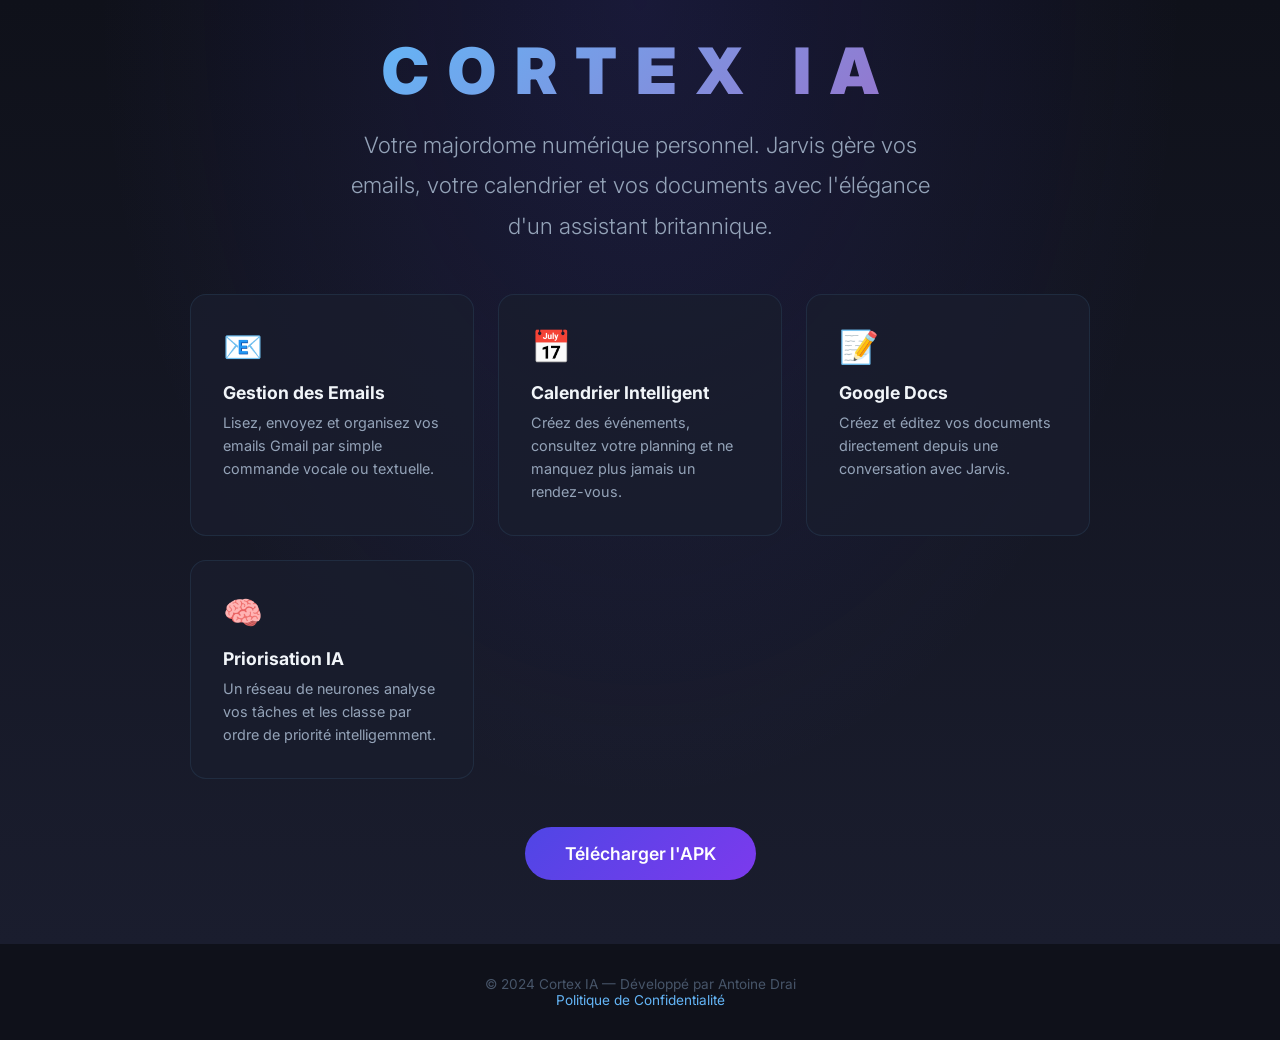
==== docs/index.html @ 42d1279b "Add files via upload" ====
<!DOCTYPE html>
<html lang="fr">
<head>
    <meta charset="UTF-8">
    <meta name="viewport" content="width=device-width, initial-scale=1.0">
    <title>Cortex IA — Votre Assistant Intelligent</title>
    <meta name="description" content="Cortex IA est un assistant personnel alimenté par l'intelligence artificielle qui gère vos emails, votre calendrier et vos documents Google Docs.">
    <link rel="preconnect" href="https://fonts.googleapis.com">
    <link href="https://fonts.googleapis.com/css2?family=Inter:wght@300;400;500;600;700;800;900&display=swap" rel="stylesheet">
    <style>
        * { margin: 0; padding: 0; box-sizing: border-box; }
        body {
            font-family: 'Inter', sans-serif;
            background: #0F111A;
            color: #E2E8F0;
            min-height: 100vh;
            overflow-x: hidden;
        }
        .hero {
            min-height: 100vh;
            display: flex;
            flex-direction: column;
            align-items: center;
            justify-content: center;
            text-align: center;
            padding: 2rem;
            background: radial-gradient(ellipse at 50% 0%, rgba(79, 70, 229, 0.15) 0%, transparent 60%),
                        linear-gradient(180deg, #0F111A 0%, #1A1D2E 100%);
        }
        .logo {
            font-size: 4rem;
            font-weight: 900;
            letter-spacing: 0.3em;
            background: linear-gradient(135deg, #64B5F6, #9575CD);
            -webkit-background-clip: text;
            -webkit-text-fill-color: transparent;
            margin-bottom: 1rem;
        }
        .tagline {
            font-size: 1.4rem;
            font-weight: 300;
            color: #94A3B8;
            max-width: 600px;
            line-height: 1.8;
            margin-bottom: 3rem;
        }
        .features {
            display: grid;
            grid-template-columns: repeat(auto-fit, minmax(250px, 1fr));
            gap: 1.5rem;
            max-width: 900px;
            width: 100%;
            margin-bottom: 3rem;
        }
        .feature-card {
            background: rgba(26, 29, 46, 0.8);
            border: 1px solid rgba(100, 181, 246, 0.1);
            border-radius: 16px;
            padding: 2rem;
            text-align: left;
            transition: transform 0.3s, border-color 0.3s;
        }
        .feature-card:hover {
            transform: translateY(-4px);
            border-color: rgba(100, 181, 246, 0.3);
        }
        .feature-icon { font-size: 2rem; margin-bottom: 1rem; }
        .feature-title { font-size: 1.1rem; font-weight: 700; margin-bottom: 0.5rem; color: #F1F5F9; }
        .feature-desc { font-size: 0.9rem; color: #94A3B8; line-height: 1.6; }
        .cta {
            display: inline-block;
            padding: 1rem 2.5rem;
            background: linear-gradient(135deg, #4F46E5, #7C3AED);
            color: white;
            text-decoration: none;
            border-radius: 50px;
            font-weight: 600;
            font-size: 1.1rem;
            transition: transform 0.2s, box-shadow 0.2s;
            margin-bottom: 2rem;
        }
        .cta:hover {
            transform: scale(1.05);
            box-shadow: 0 10px 40px rgba(79, 70, 229, 0.3);
        }
        .footer {
            text-align: center;
            padding: 2rem;
            color: #475569;
            font-size: 0.85rem;
        }
        .footer a { color: #64B5F6; text-decoration: none; }
        .footer a:hover { text-decoration: underline; }
    </style>
</head>
<body>
    <div class="hero">
        <div class="logo">CORTEX IA</div>
        <p class="tagline">
            Votre majordome numérique personnel. Jarvis gère vos emails, votre calendrier 
            et vos documents avec l'élégance d'un assistant britannique.
        </p>
        <div class="features">
            <div class="feature-card">
                <div class="feature-icon">📧</div>
                <div class="feature-title">Gestion des Emails</div>
                <div class="feature-desc">Lisez, envoyez et organisez vos emails Gmail par simple commande vocale ou textuelle.</div>
            </div>
            <div class="feature-card">
                <div class="feature-icon">📅</div>
                <div class="feature-title">Calendrier Intelligent</div>
                <div class="feature-desc">Créez des événements, consultez votre planning et ne manquez plus jamais un rendez-vous.</div>
            </div>
            <div class="feature-card">
                <div class="feature-icon">📝</div>
                <div class="feature-title">Google Docs</div>
                <div class="feature-desc">Créez et éditez vos documents directement depuis une conversation avec Jarvis.</div>
            </div>
            <div class="feature-card">
                <div class="feature-icon">🧠</div>
                <div class="feature-title">Priorisation IA</div>
                <div class="feature-desc">Un réseau de neurones analyse vos tâches et les classe par ordre de priorité intelligemment.</div>
            </div>
        </div>
        <a href="https://github.com/antmusic/CortexAI/releases" class="cta">Télécharger l'APK</a>
    </div>
    <div class="footer">
        <p>© 2024 Cortex IA — Développé par Antoine Drai</p>
        <p><a href="privacy.html">Politique de Confidentialité</a></p>
    </div>
</body>
</html>
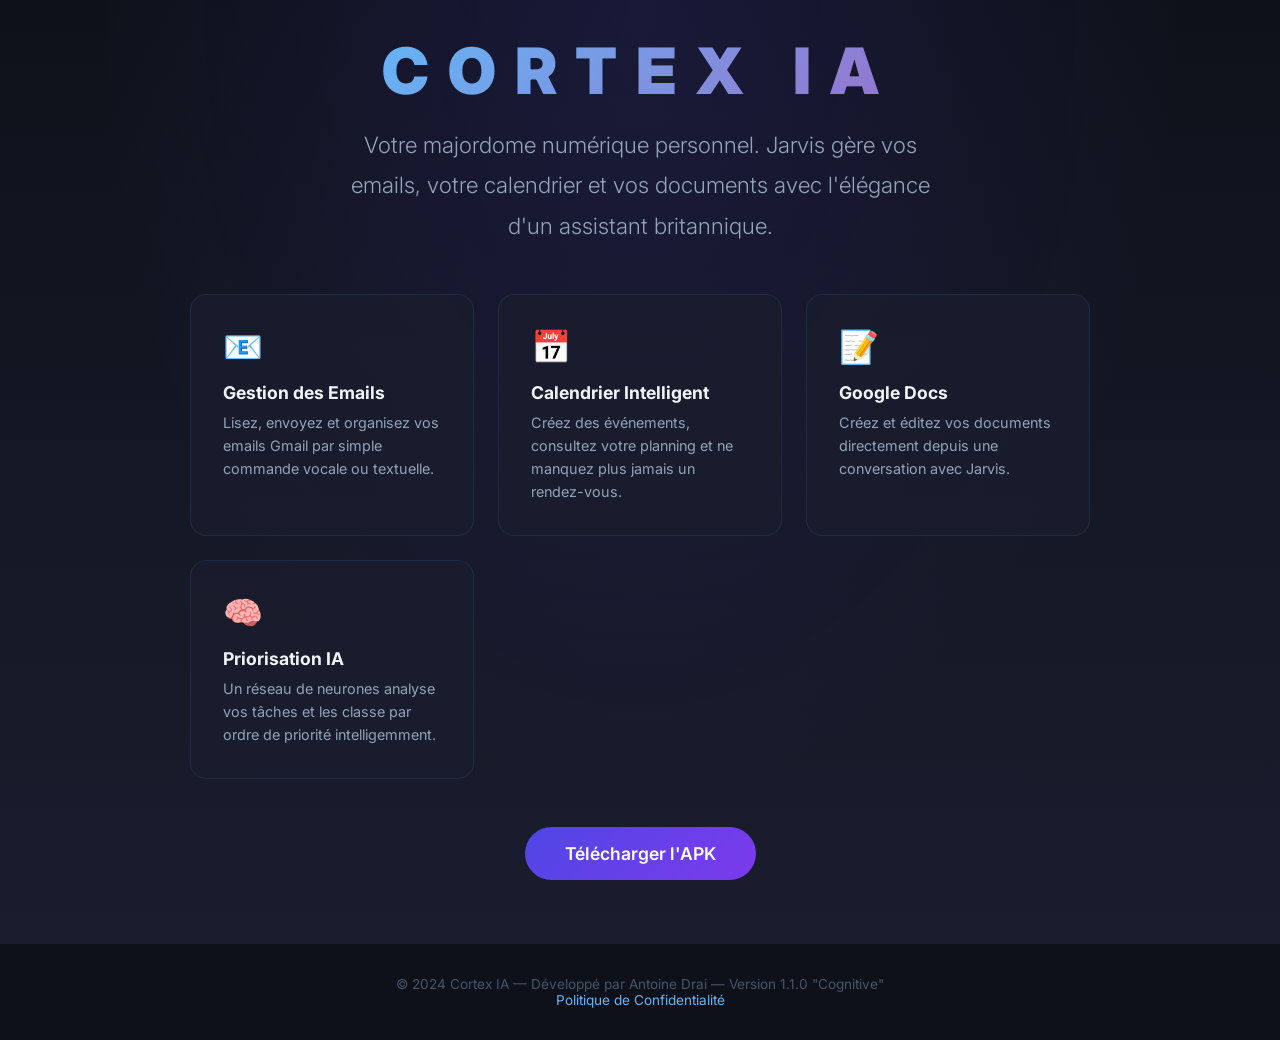
==== commit 38ee5477: "Add files via upload" ====
--- a/docs/index.html
+++ b/docs/index.html
@@ -125,7 +125,7 @@
         <a href="https://github.com/antmusic/CortexAI/releases" class="cta">Télécharger l'APK</a>
     </div>
     <div class="footer">
-        <p>© 2024 Cortex IA — Développé par Antoine Drai</p>
+        <p>© 2024 Cortex IA — Développé par Antoine Drai — Version 1.1.0 "Cognitive"</p>
         <p><a href="privacy.html">Politique de Confidentialité</a></p>
     </div>
 </body>
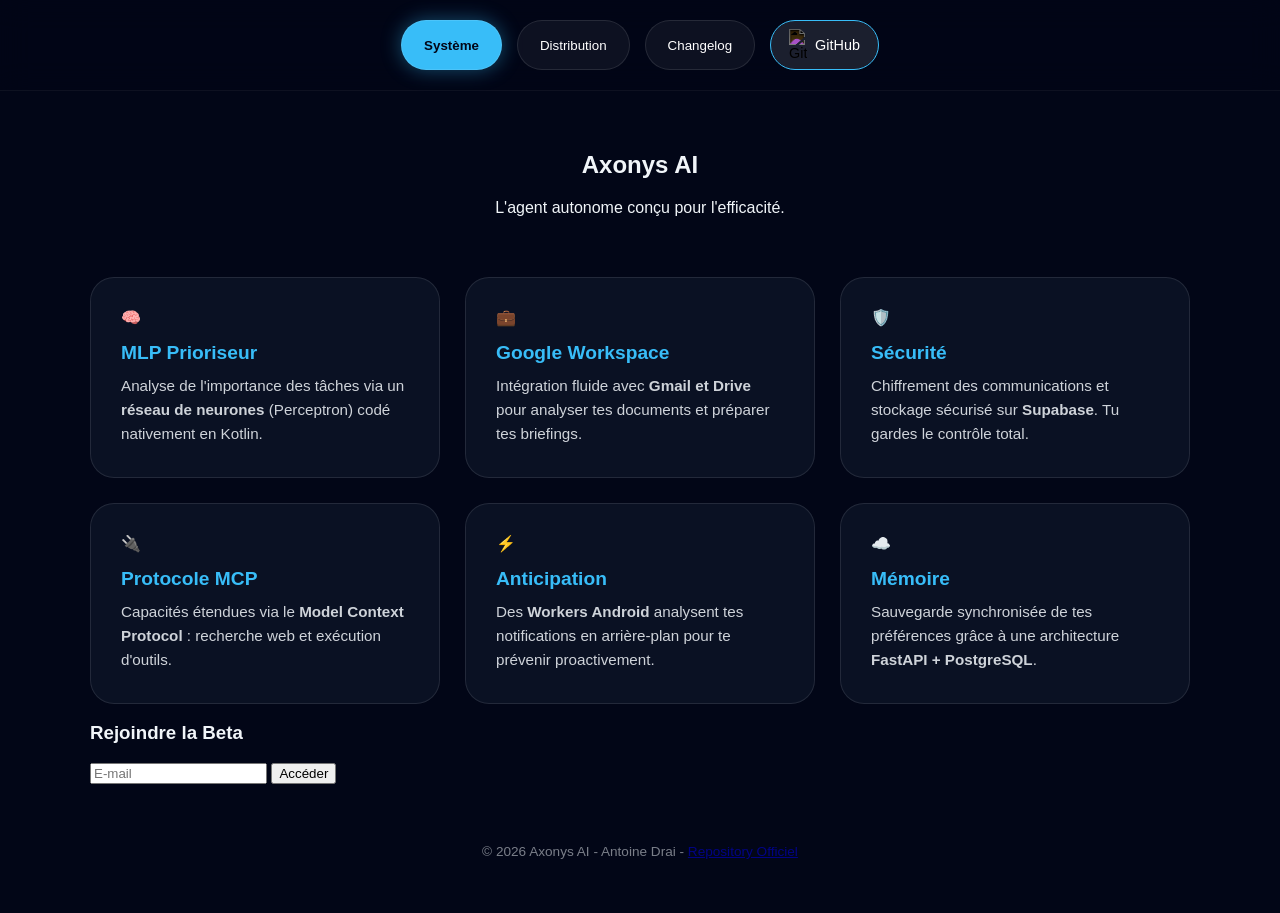
==== commit f6bd00c8: "Add files via upload" ====
--- a/docs/index.html
+++ b/docs/index.html
@@ -3,130 +3,130 @@
 <head>
     <meta charset="UTF-8">
     <meta name="viewport" content="width=device-width, initial-scale=1.0">
-    <title>Cortex IA — Votre Assistant Intelligent</title>
-    <meta name="description" content="Cortex IA est un assistant personnel alimenté par l'intelligence artificielle qui gère vos emails, votre calendrier et vos documents Google Docs.">
-    <link rel="preconnect" href="https://fonts.googleapis.com">
-    <link href="https://fonts.googleapis.com/css2?family=Inter:wght@300;400;500;600;700;800;900&display=swap" rel="stylesheet">
-    <style>
-        * { margin: 0; padding: 0; box-sizing: border-box; }
-        body {
-            font-family: 'Inter', sans-serif;
-            background: #0F111A;
-            color: #E2E8F0;
-            min-height: 100vh;
-            overflow-x: hidden;
-        }
-        .hero {
-            min-height: 100vh;
-            display: flex;
-            flex-direction: column;
-            align-items: center;
-            justify-content: center;
-            text-align: center;
-            padding: 2rem;
-            background: radial-gradient(ellipse at 50% 0%, rgba(79, 70, 229, 0.15) 0%, transparent 60%),
-                        linear-gradient(180deg, #0F111A 0%, #1A1D2E 100%);
-        }
-        .logo {
-            font-size: 4rem;
-            font-weight: 900;
-            letter-spacing: 0.3em;
-            background: linear-gradient(135deg, #64B5F6, #9575CD);
-            -webkit-background-clip: text;
-            -webkit-text-fill-color: transparent;
-            margin-bottom: 1rem;
-        }
-        .tagline {
-            font-size: 1.4rem;
-            font-weight: 300;
-            color: #94A3B8;
-            max-width: 600px;
-            line-height: 1.8;
-            margin-bottom: 3rem;
-        }
-        .features {
-            display: grid;
-            grid-template-columns: repeat(auto-fit, minmax(250px, 1fr));
-            gap: 1.5rem;
-            max-width: 900px;
-            width: 100%;
-            margin-bottom: 3rem;
-        }
-        .feature-card {
-            background: rgba(26, 29, 46, 0.8);
-            border: 1px solid rgba(100, 181, 246, 0.1);
-            border-radius: 16px;
-            padding: 2rem;
-            text-align: left;
-            transition: transform 0.3s, border-color 0.3s;
-        }
-        .feature-card:hover {
-            transform: translateY(-4px);
-            border-color: rgba(100, 181, 246, 0.3);
-        }
-        .feature-icon { font-size: 2rem; margin-bottom: 1rem; }
-        .feature-title { font-size: 1.1rem; font-weight: 700; margin-bottom: 0.5rem; color: #F1F5F9; }
-        .feature-desc { font-size: 0.9rem; color: #94A3B8; line-height: 1.6; }
-        .cta {
-            display: inline-block;
-            padding: 1rem 2.5rem;
-            background: linear-gradient(135deg, #4F46E5, #7C3AED);
-            color: white;
-            text-decoration: none;
-            border-radius: 50px;
-            font-weight: 600;
-            font-size: 1.1rem;
-            transition: transform 0.2s, box-shadow 0.2s;
-            margin-bottom: 2rem;
-        }
-        .cta:hover {
-            transform: scale(1.05);
-            box-shadow: 0 10px 40px rgba(79, 70, 229, 0.3);
-        }
-        .footer {
-            text-align: center;
-            padding: 2rem;
-            color: #475569;
-            font-size: 0.85rem;
-        }
-        .footer a { color: #64B5F6; text-decoration: none; }
-        .footer a:hover { text-decoration: underline; }
-    </style>
+    <title>Axonys AI</title>
+    <link rel="stylesheet" href="stylesheet.css">
+	<link rel="icon" type="image/svg+xml" href="favicon.txt">
+	<meta name="google-site-verification" content="JItMdHyM06m0RedKoFdBfNLvHbP4wW1DcB9pfbyWgpI" />
+    <script src="site javascript.js" defer></script>
+    <link href="https://fonts.googleapis.com/css2?family=Plus+Jakarta+Sans:wght@300;400;700&display=swap" rel="stylesheet">
 </head>
 <body>
-    <div class="hero">
-        <div class="logo">CORTEX IA</div>
-        <p class="tagline">
-            Votre majordome numérique personnel. Jarvis gère vos emails, votre calendrier 
-            et vos documents avec l'élégance d'un assistant britannique.
-        </p>
-        <div class="features">
-            <div class="feature-card">
-                <div class="feature-icon">📧</div>
-                <div class="feature-title">Gestion des Emails</div>
-                <div class="feature-desc">Lisez, envoyez et organisez vos emails Gmail par simple commande vocale ou textuelle.</div>
+    <div class="bg-glow"></div>
+
+    <nav class="tab-navigation">
+        <button class="tab-btn active" data-target="home">Système</button>
+        <button class="tab-btn" data-target="pricing">Distribution</button>
+        <button class="tab-btn" data-target="updates">Changelog</button>
+        <a href="https://github.com/adr2801/AxonysAI" target="_blank" class="github-link-btn">
+            <img src="https://cdn-icons-png.flaticon.com/512/25/25231.png" width="18" alt="GitHub"> GitHub
+        </a>
+    </nav>
+
+    <div class="main-wrapper">
+        
+        <section id="home" class="tab-content active">
+            <header class="hero">
+                <h1 class="glitch-text">Axonys <span>AI</span></h1>
+                <p>L'agent autonome conçu pour l'efficacité.</p>
+            </header>
+
+            <section class="features-grid">
+                <div class="feature-card">
+                    <div class="icon">🧠</div>
+                    <h3>MLP Prioriseur</h3>
+                    <p>Analyse de l'importance des tâches via un <strong>réseau de neurones</strong> (Perceptron) codé nativement en Kotlin.</p>
+                </div>
+
+                <div class="feature-card">
+                    <div class="icon">💼</div>
+                    <h3>Google Workspace</h3>
+                    <p>Intégration fluide avec <strong>Gmail et Drive</strong> pour analyser tes documents et préparer tes briefings.</p>
+                </div>
+
+                <div class="feature-card">
+                    <div class="icon">🛡️</div>
+                    <h3>Sécurité</h3>
+                    <p>Chiffrement des communications et stockage sécurisé sur <strong>Supabase</strong>. Tu gardes le contrôle total.</p>
+                </div>
+
+                <div class="feature-card">
+                    <div class="icon">🔌</div>
+                    <h3>Protocole MCP</h3>
+                    <p>Capacités étendues via le <strong>Model Context Protocol</strong> : recherche web et exécution d'outils.</p>
+                </div>
+
+                <div class="feature-card">
+                    <div class="icon">⚡</div>
+                    <h3>Anticipation</h3>
+                    <p>Des <strong>Workers Android</strong> analysent tes notifications en arrière-plan pour te prévenir proactivement.</p>
+                </div>
+
+                <div class="feature-card">
+                    <div class="icon">☁️</div>
+                    <h3>Mémoire</h3>
+                    <p>Sauvegarde synchronisée de tes préférences grâce à une architecture <strong>FastAPI + PostgreSQL</strong>.</p>
+                </div>
+            </section>
+
+            <section class="glass-box newsletter">
+                <h3>Rejoindre la Beta</h3>
+                <div class="input-group">
+                    <input type="email" id="adresse" placeholder="E-mail">
+                    <button onclick="changerAdresse()">Accéder</button>
+                </div>
+                <p id="msg-retour"></p>
+            </section>
+        </section>
+
+        <section id="pricing" class="tab-content">
+            <div class="glass-box pricing-card">
+                <h2>Version Alpha</h2>
+                <div class="price">Open Source</div>
+                <ul>
+                    <li>Code source complet sur GitHub</li>
+                    <li>Serveur MCP inclus</li>
+                    <li>Accès base de données Supabase</li>
+                </ul>
+                <div class="download-section">
+                    <p class="note">Besoin de l'APK pour tester ? Cliquez ci-dessous.</p>
+                    <button class="btn-glow" onclick="alert('Demande d\'APK envoyée !')">Demander l'APK</button>
+                </div>
             </div>
-            <div class="feature-card">
-                <div class="feature-icon">📅</div>
-                <div class="feature-title">Calendrier Intelligent</div>
-                <div class="feature-desc">Créez des événements, consultez votre planning et ne manquez plus jamais un rendez-vous.</div>
+        </section>
+
+        <section id="updates" class="tab-content">
+            <div class="glass-box">
+                <h2>Journal technique</h2>
+                <div class="changelog">
+					<div class="version-item">
+                        <span class="badge">v1.3.5</span>
+                        <ul>
+                            <li>Changement final de nom vers <strong>Axonys AI</strong></li>
+                            <li>Refonte visuelle ajout du <strong>Glassmorphism</strong> et stabilisation des menus de navigation </li>
+							<li>Stabilisation de l'orb et amelioration  de l'<strong>UIX</strong> (experience utilisateurs)</li>
+                        </ul>
+                    </div>
+                    <div class="version-item"> 
+                        <span class="badge">v1.3.0</span>
+                        <ul>
+                            <li>Migration vers <strong>Supabase</strong> pour la gestion multi-utilisateurs.</li>
+                            <li>Déploiement du serveur <strong>FastMCP</strong> pour les outils de recherche.</li>
+                        </ul>
+                    </div>
+                    <div class="version-item old">
+                        <span class="badge gray">v1.2.0</span>
+                        <ul>
+                            <li>Lancement du MlpPrioriseur (Scoring neuronal).</li>
+                            <li>Système de VoiceAssistant (STT/TTS).</li>
+                        </ul>
+                    </div>
+                </div>
             </div>
-            <div class="feature-card">
-                <div class="feature-icon">📝</div>
-                <div class="feature-title">Google Docs</div>
-                <div class="feature-desc">Créez et éditez vos documents directement depuis une conversation avec Jarvis.</div>
-            </div>
-            <div class="feature-card">
-                <div class="feature-icon">🧠</div>
-                <div class="feature-title">Priorisation IA</div>
-                <div class="feature-desc">Un réseau de neurones analyse vos tâches et les classe par ordre de priorité intelligemment.</div>
-            </div>
-        </div>
-        <a href="https://github.com/antmusic/CortexAI/releases" class="cta">Télécharger l'APK</a>
-    </div>
-    <div class="footer">
-        <p>© 2024 Cortex IA — Développé par Antoine Drai — Version 1.1.0 "Cognitive"</p>
-        <p><a href="privacy.html">Politique de Confidentialité</a></p>
+        </section>
+
+        <footer class="footer">
+            <p>© 2026 Axonys AI - Antoine Drai - <a href="https://github.com/adr2801/AxonysAI" target="_blank">Repository Officiel</a></p>
+        </footer>
     </div>
 </body>
 </html>
--- a/docs/stylesheet.css
+++ b/docs/stylesheet.css
@@ -0,0 +1,211 @@
+:root {
+	--accent: #38bdf8;
+	--bg-dark: #020617;
+	--glass: rgba(15, 23, 42, 0.7);
+}
+
+body {
+	background-color: var(--bg-dark);
+	color: #f1f5f9;
+	font-family: "Plus Jakarta Sans", sans-serif;
+	margin: 0;
+	overflow-x: hidden;
+}
+/* --- Navigation --- */
+.tab-navigation {
+	display: flex;
+	justify-content: center;
+	gap: 15px;
+	padding: 20px;
+	position: sticky;
+	top: 0;
+	z-index: 1000;
+	background: rgba(2, 6, 23, 0.6);
+	backdrop-filter: blur(15px);
+	border-bottom: 1px solid rgba(255, 255, 255, 0.05);
+}
+
+.tab-btn {
+	background: rgba(255, 255, 255, 0.05);
+	border: 1px solid rgba(255, 255, 255, 0.1);
+	color: white;
+	padding: 10px 22px;
+	border-radius: 50px;
+	cursor: pointer;
+	transition: 0.3s cubic-bezier(0.4, 0, 0.2, 1);
+}
+
+.tab-btn.active {
+	background: var(--accent);
+	color: var(--bg-dark);
+	font-weight: bold;
+	box-shadow: 0 0 20px rgba(56, 189, 248, 0.4);
+}
+
+.github-link-btn {
+	display: flex;
+	align-items: center;
+	gap: 8px;
+	background: rgba(255, 255, 255, 0.1);
+	border: 1px solid var(--accent);
+	color: white;
+	padding: 8px 18px;
+	border-radius: 50px;
+	text-decoration: none;
+	font-size: 0.9rem;
+	transition: 0.3s;
+}
+
+.github-link-btn img {
+	filter: invert(1);
+	/* Pour mettre l'icône en blanc */
+}
+
+.github-link-btn:hover {
+	background: var(--accent);
+	color: var(--bg-dark);
+}
+
+.github-link-btn:hover img {
+	filter: invert(0);
+}
+
+.features-list li {
+	margin: 10px 0;
+	font-size: 0.9rem;
+	opacity: 0.8;
+}
+
+ {
+	text-decoration: underline !important;
+}
+/* --- Contenu --- */
+.tab-content {
+	display: none;
+}
+
+.tab-content.active {
+	display: block;
+	animation: slideIn 0.5s ease;
+}
+
+@keyframes slideIn {
+	from {
+		opacity: 0;
+		transform: translatey(15px);
+	}
+
+	to {
+		opacity: 1;
+		transform: translatey(0);
+	}
+}
+
+.main-wrapper {
+	max-width: 1100px;
+	margin: 0 auto;
+	padding: 40px 20px;
+}
+
+.hero {
+	text-align: center;
+	margin-bottom: 60px;
+}
+/* Ajustement de la grille pour 3 colonnes sur PC et 1 sur Mobile */
+.features-grid {
+	display: grid;
+	/* Crée des colonnes d'au moins 320px, ou remplit l'espace */
+	grid-template-columns: repeat(auto-fit, minmax(320px, 1fr));
+	gap: 25px;
+	margin-top: 40px;
+}
+
+.feature-card {
+	background: var(--glass);
+	padding: 30px;
+	border-radius: 24px;
+	border: 1px solid rgba(255, 255, 255, 0.1);
+	backdrop-filter: blur(12px);
+	transition: transform 0.3s ease, border-color 0.3s ease;
+	display: flex;
+	flex-direction: column;
+}
+
+.feature-card:hover {
+	transform: translatey(-10px);
+	border-color: var(--accent);
+}
+
+.feature-card h3 {
+	margin: 15px 0 10px 0;
+	color: var(--accent);
+	font-size: 1.2rem;
+}
+
+.feature-card p {
+	font-size: 0.95rem;
+	line-height: 1.6;
+	opacity: 0.85;
+	margin: 0;
+}
+/* --- Footer & Misc --- */
+.footer {
+	text-align: center;
+	margin-top: 60px;
+	opacity: 0.5;
+	font-size: 0.85rem;
+}
+
+.price-card {
+	max-width: 400px;
+	margin: 20px auto;
+	padding: 30px;
+	border: 1px solid var(--accent);
+	border-radius: 24px;
+}
+
+.price {
+	font-size: 3rem;
+	font-weight: bold;
+	color: var(--accent);
+	margin: 15px 0;
+}
+
+.features-list {
+	list-style: none;
+	padding: 0;
+	text-align: left;
+	margin: 20px 0;
+}
+
+.badge {
+	background: var(--accent);
+	color: var(--bg-dark);
+	padding: 4px 12px;
+	border-radius: 6px;
+	font-weight: bold;
+}
+
+@font-face {
+	font-family: "Plus Jakarta Sans";
+	font-style: normal;
+	font-weight: 300;
+	font-display: swap;
+	src: url("https://fonts.gstatic.com/s/plusjakartasans/v12/LDIbaomQNQcsA88c7O9yZ4KMCoOg4IA6-91aHEjcWuA_907NSg.ttf") format("truetype");
+}
+
+@font-face {
+	font-family: "Plus Jakarta Sans";
+	font-style: normal;
+	font-weight: 400;
+	font-display: swap;
+	src: url("https://fonts.gstatic.com/s/plusjakartasans/v12/LDIbaomQNQcsA88c7O9yZ4KMCoOg4IA6-91aHEjcWuA_qU7NSg.ttf") format("truetype");
+}
+
+@font-face {
+	font-family: "Plus Jakarta Sans";
+	font-style: normal;
+	font-weight: 700;
+	font-display: swap;
+	src: url("https://fonts.gstatic.com/s/plusjakartasans/v12/LDIbaomQNQcsA88c7O9yZ4KMCoOg4IA6-91aHEjcWuA_TknNSg.ttf") format("truetype");
+}
